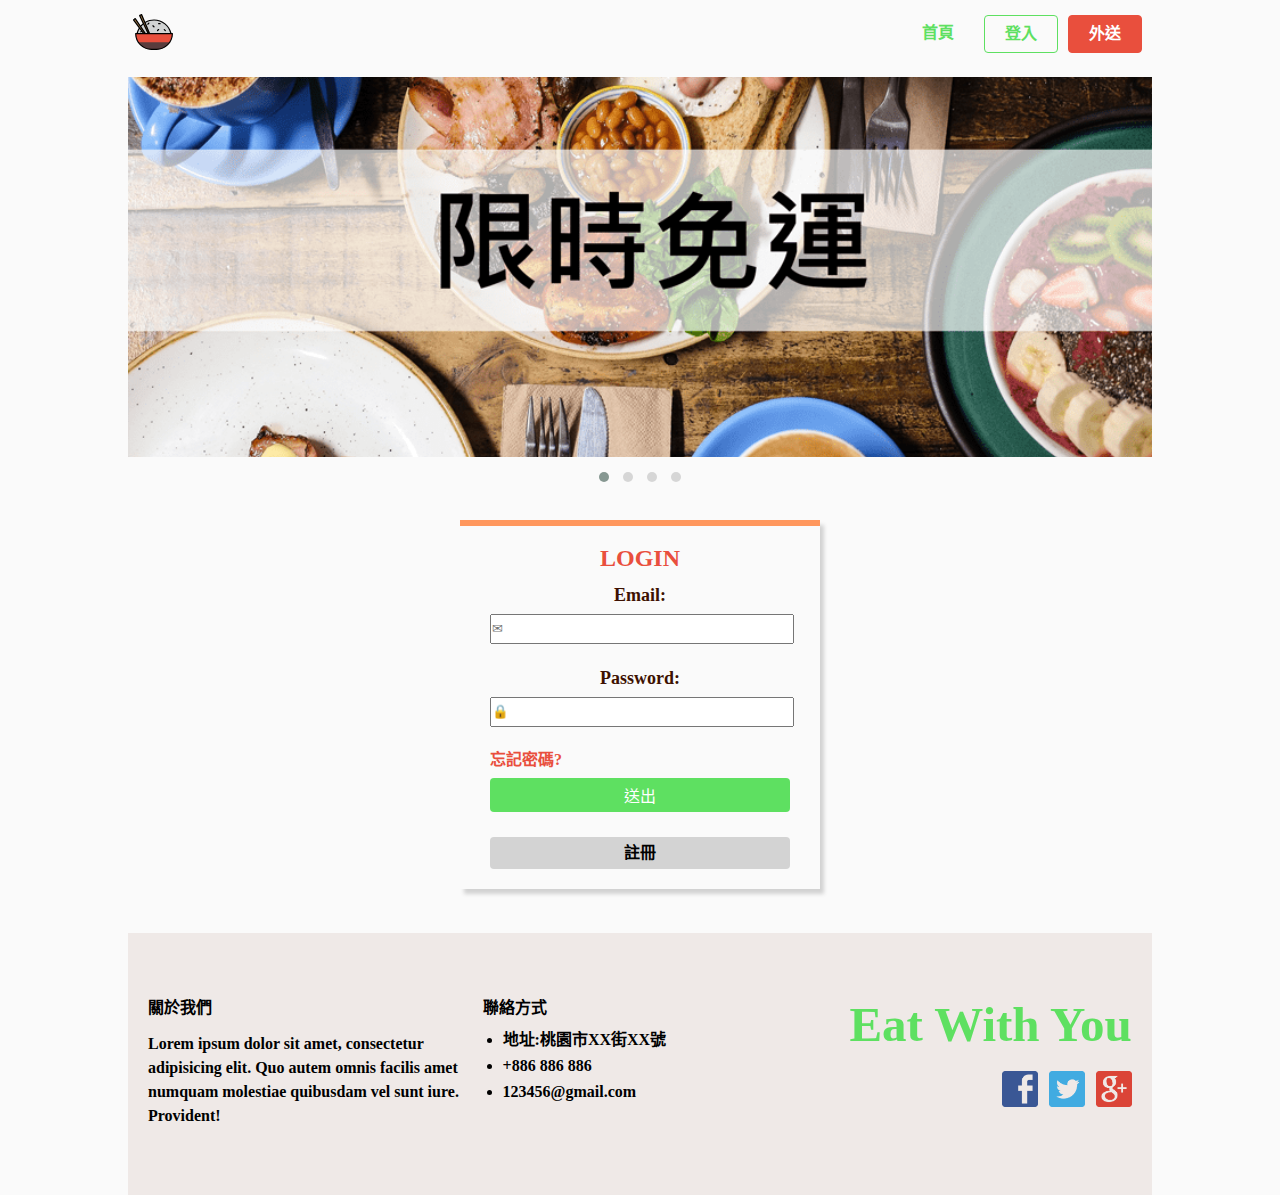
==== member.html @ 57d446e7 "架設網站" ====
<!DOCTYPE html>
<html lang="zh-TW">
<head>
    <meta charset="UTF-8">
    <title>快速訂餐外送 | Eat-With-You</title>
    <link rel="icon" href="images/rice.ico">
    <meta content="width=device-width, initial-scale=1.0" name="viewport">
    <meta http-equiv="X-UA-Compatible" content="IE=edge,chrome=1">

    <meta property="og:title" content="快速訂餐外送 | Eat-With-You" />
    <meta property="og:description" content="簡單快速的外送平台" />
    <meta property="og:type" content="product" />
    <meta property="og:image" content="https://upload.cc/i1/2018/09/28/Hat6Dj.jpg" />
    <meta property="og:site_name" content=" Eat-With-You" />
    <meta property="og:locale" content="zh_TW" />
	<meta property="og:url" content="https://www.facebook.com/">

    <meta name="author" content="EastM">
	<meta name="copyright" content="EastM">
	<meta name="description" content="簡單快速的外送平台">

	<link rel="author" href="https://plus.google.com/u/0/105541687902210681357">
	<link rel="publisher" href="https://plus.google.com/u/0/105541687902210681357">
	
	<meta itemprop="name" content="快速訂餐外送 | Eat-With-You">
	<meta itemprop="image" content="https://upload.cc/i1/2018/09/28/Hat6Dj.jpg">
	<meta itemprop="description" content="簡單快速的外送平台">
	<!-- CSS -->
	<link rel="stylesheet" href="css/style.css">
	<link rel="stylesheet" href="css/owl.carousel.min.css">
    <link rel="stylesheet" href="css/owl.theme.default.min.css">
    <link rel="stylesheet" href="https://use.fontawesome.com/releases/v5.3.1/css/all.css" integrity="sha384-mzrmE5qonljUremFsqc01SB46JvROS7bZs3IO2EmfFsd15uHvIt+Y8vEf7N7fWAU" crossorigin="anonymous">
    <!-- Javascript -->
	<script src="js/jquery-3.3.1.min.js"></script>
    <script src="js/owl.carousel.min.js"></script>
	<script src="js/all.js"></script>	
</head>

<body>
	<div class="header clearfix">
      <h1><a class= "logo" href="#">Eat-With-You</a></h1>
      <div id="burgermenu" class="burgermenu clearfix">
        <div class="burgermenu-bar"></div>
        <div class="burgermenu-bar"></div>
        <div class="burgermenu-bar"></div>
      </div>
      <ul  id="menu" class="menu clearfix">
        <li><a href="index.html">首頁</a></li>
        <li><a href="member.html">登入</a></li>
        <li><a href="delivery.html">外送</a></li>
      </ul>
    </div>
	</div>
	<div class="main">
		<!-- 輪播效果 -->
		<div class="owl-carousel owl-theme">
            <div class="item ad-1">
              <h4>Eat-With-You:限時免運費活動</h4>
            </div>
            <div class="item ad-2">
              <h4>Eat-With-You:新鮮生食外送</h4>
            </div>
            <div class="item ad-3">
              <h4>Eat-With-You:熱銷餐點</h4>
            </div>
            <div class="item ad-4">
              <h4>Eat-With-You:會員優惠</h4>
            </div>
        </div>

		<div class="member-area">
			<form>
                <p>LOGIN</p>
                <label for="member-area-email">Email:</label>
                <input type="text" name="member-area-mail" id="member-area-email"placeholder="✉">
                <label for="mail">Password:</label>
                <input type="text" name="member-area-password" id="member-area-password"placeholder="🔒">
                <a href="#">忘記密碼?</a>
                <input type="submit" value="送出">
                <a href="#" class="registration-btn">註冊</a>
            </form>
		</div>
	</div>
	<div class="footer">
		<div class="container">
			<ul class="detail clearfix">
			<li>
				<h3>關於我們</h3>
				<p>Lorem ipsum dolor sit amet, consectetur adipisicing elit. Quo autem omnis facilis amet numquam molestiae quibusdam vel sunt iure. Provident!</p>
			</li>
			<li>
				<h3>聯絡方式</h3>
				<ul class="contact">
					<li>地址:桃園市XX街XX號</li>
					<li>+886 886 886</li>
					<li>123456@gmail.com</li>
				</ul>
			</li>
			<li>
				<h2>Eat With You</h2>
				<ul class="about">
					<li><a href="#"></a></li>
					<li><a href="#"></a></li>
					<li><a href="#"></a></li>
				</ul>
			</li>
		</ul>
		</div>
	</div>
</body>
</html>
---- css/style.css ----
html, body, div, span, applet, object, iframe,
h1, h2, h3, h4, h5, h6, p, blockquote, pre,
a, abbr, acronym, address, big, cite, code,
del, dfn, em, img, ins, kbd, q, s, samp,
small, strike, strong, sub, sup, tt, var,
b, u, i, center,
dl, dt, dd, ol, ul, li,
fieldset, form, label, legend,
table, caption, tbody, tfoot, thead, tr, th, td,
article, aside, canvas, details, embed, 
figure, figcaption, footer, header, hgroup, 
menu, nav, output, ruby, section, summary,
time, mark, audio, video {
	margin: 0;
	padding: 0;
	border: 0;
	font-size: 100%;
	font: inherit;
	vertical-align: baseline;
}
/* HTML5 display-role reset for older browsers */
article, aside, details, figcaption, figure, 
footer, header, hgroup, menu, nav, section {
	display: block;
}
body {
	line-height: 1;
}
ol, ul {
	list-style: none;
}
blockquote, q {
	quotes: none;
}
blockquote:before, blockquote:after,
q:before, q:after {
	content: '';
	content: none;
}
table {
	border-collapse: collapse;
	border-spacing: 0;
}
img{
  display: block;
  width: 100%;
  height: auto;
}
a{
	display: block;
	text-decoration: none;
}
/*CSS RESET 結束*/

/*通用class*/
body{
background-color: #fafafa;
}
*{
	font-family:"微軟正黑體";
}
.clearfix:after{
  content: "";
  display: table;
  clear: both;
}
.container{
	max-width: 1024px;
	margin: 0 auto;
	padding: 0 10px;
}
/*頁首*/
.header{
  margin: 0 auto;
  max-width: 1024px;
  position: relative;
}
.header  a{
  text-decoration: none;
}
.header h1{
  float: left;
}
.logo{
  margin-left: 5px;
  margin-top: 12px;
  white-space: nowrap;
  overflow: hidden;
  text-indent: 101%;
  background-position: center center;
  display: block;
  height: 40px;
  width: 40px;
  background-repeat: no-repeat;
  background-image: url("../images/rice.svg");
}
.header ul{
  float: right;
  margin-top: 15px;
}
.header ul li{
  text-align: center;
  float: left;
  list-style-type: none;
  cursor:pointer;
}
.menu{
	margin-right: 10px;
}
.menu li{
  margin-left: 10px;
  transition: 0.3s;
}
.menu a{
  font-weight: 700;
  padding: 10px 20px;
  transition: 0.3s;
}
.menu li:nth-of-type(1) a{
	color: rgb(94,224,97);
}
.menu li:nth-of-type(1) a:hover{
	color: rgb(255,151,93);
}
.menu li:nth-of-type(2){
	border-radius: 4px;
	border: 1px solid rgb(94,224,97);
}
.menu li:nth-of-type(2):hover{
	background-color: rgb(94,224,97);
}
.menu li:nth-of-type(2) a{
	color: rgb(94,224,97);
}
.menu li:nth-of-type(2) a:hover{
	color: white
}
.menu li:nth-of-type(3){
	border-radius: 4px;
	border: 1px solid rgb(233,79,61);
	background-color: rgb(233,79,61);
}
.menu li:nth-of-type(3):hover{
	border: 1px solid rgb(94,224,97);
	background-color: rgb(94,224,97);
}
.menu li:nth-of-type(3) a{
	color: white;
}
.burgermenu{
  position: relative;
  display: none;
  float: right;
  width: 36px;
  height: 36px;
  margin-top: 10px;
  border-radius: 4px;
  border: 2px solid rgb(255,151,93);
  margin-right: 10px;
}
.burgermenu-bar{
  margin: 8px auto;
  width: 30px;
  height: 2px;
  transition: all 0.1s ease-in-out;
  background-color: rgb(255,151,93);
}
.burgermenu.active .burgermenu-bar:nth-of-type(2){
  opacity: 0;
}
.burgermenu.active .burgermenu-bar:nth-of-type(1){
  width: 35px;
  transform: translateY(10px) rotate(45deg);
}
.burgermenu.active .burgermenu-bar:nth-of-type(3){
    width: 35px;
   transform: translateY(-10px) rotate(-45deg);
}
.header .menu.active{
max-height: 500px;
}
@media (max-width: 536px) {
  .header{
    position: fixed;
    width: 100%;
    z-index: 2;
    padding-bottom: 10px;
    background-color: white;
  }
  .header h1{
    width: 50%;
  }
  .header .logo{
    display: block;
  }
  .header .burgermenu{
    display: block;
  }
  .header .menu{
    max-height: 0;
    overflow: hidden;
    width: 100%;
    display: block;
    float: none;
    background-color: white;
    margin: 0 auto;
    z-index: 2;
    position: absolute;
    top: 50px;
    transition: all 1s ease  ;
}
 .header .menu li{

   padding: 10px;
    float: none;
    display: block;
    margin: 10px 10px;
  }
 .menu li:nth-of-type(1){
 	border-radius: 4px;
	border: 2px solid rgb(94,224,97);
}
.menu li:nth-of-type(1):hover{
	background-color: rgb(94,224,97);
 	border-radius: 4px;
	border: 2px solid rgb(94,224,97);
}
.menu li:nth-of-type(1):hover a{
	color: white;
}
.menu li:nth-of-type(2){
 	border-radius: 4px;
	border: 2px solid rgb(94,224,97);
}
.menu li:nth-of-type(2):hover a{
 	color: white;
}
.menu li:nth-of-type(3){
 	border-radius: 4px;
	border: 2px solid rgb(233,79,61);
}
.menu li:nth-of-type(3):hover{
 	border-radius: 4px;
	border: 2px solid rgb(94,224,97);
}
}
/*頁尾-細節聯絡資料*/
.footer{
	margin: 0 auto;
	max-width: 1024px;
	background-color: rgb(239, 233, 231);
	padding: 57px 0;
}
.detail{
	font-weight: 600;
}
.detail>li{
float: left;
padding: 10px;
width: 31.33333%;
}
@media (max-width:1019px) {
	.detail>li{
		width: 30%;
	}
}
@media (max-width:620px) {
	.detail>li:nth-of-type(1){
		display: none;
	}
	.detail>li{
		width: 45%;
	}
}
@media (max-width:438px) {
	.detail>li{
		width: 90%;
		margin: 0 auto;
	}
}
.detail h2{
	font-size: 49px;
	font-weight: 600;
	color:rgb(94,224,97);
	text-align: right;
	margin-bottom: 22px;
}
@media (max-width:1019px) {
	.detail h2{
		font-size: 36px;
	}
}
@media (max-width:767px) {
	.detail h2{
		font-size: 30px;
	}
}
@media (max-width:640px) {
	.detail h2{
		font-size: 28px;
	}
}
@media (max-width:620px) {
	.detail h2{
		font-size: 30px;
	}
}
@media (max-width:438px) {
	.detail h2{
		text-align: center;
		font-size: 30px;
	}
}
.detail h3{
	margin-bottom: 16px;
}
@media (max-width:640px) {
.detail h3{
	font-size: 22px;
	}
}
.detail p{
	line-height: 1.5;
}
.contact>li{
	margin-bottom: 10px;
	margin-left: 20px;
	list-style-type: disc;
}
@media (max-width:438px) {
	.detail:nth-of-type(2){
		float: none;

	}
}
.about li{
	float: right;
	margin-left: 11px;
	border-radius: 4px;
	transition: 0.3s;
}
.about li:hover{
	background-color: gray;
}
.about li a{
	height: 36px;
	width: 36px;
	-webkit-background-size: cover;
	background-size: cover;
}
.about li:nth-of-type(1) a{
background-image: url("../images/google.png");
}
.about li:nth-of-type(2) a{
background-image: url("../images/twitter.png");
}
.about li:nth-of-type(3) a{
background-image: url("../images/facebook.png");	
}
@media (max-width:438px) {
	.detail>li{
		width: 90%;
		margin: 0 auto;
	}
	.about {
		margin: 0 auto;
		float: none;
		display: -webkit-flex;
		display: -moz-flex;
		display: -ms-flex;
		display: -o-flex;
		display: flex;
		flex-direction: row-reverse;
		justify-content: center;
	}
}
/*內容區*/
.main{
	margin: 0 auto;
	max-width: 1024px;
	padding: 1.5em;
}
@media (max-width: 536px) {
	.main{
		padding-top: 70px;
	}
}
.item h4{
	white-space: nowrap;
	text-indent: 101%;
}
.item.ad-1{
	cursor: pointer;
	height: 380px;
	overflow: hidden;
	display: block;
	background-position: center center;
	-webkit-background-size: cover;
	background-repeat: no-repeat;
	background-size: cover;
	background-image: url("../images/活動1.png");
}
.item.ad-2{
	cursor: pointer;
	height: 380px;
	overflow: hidden;
	display: block;
	background-position: center center;
	background-repeat: no-repeat;
	-webkit-background-size: cover;
	background-size: cover;
	background-image: url("../images/活動2.png");
}
.item.ad-3{
	cursor: pointer;
	height: 380px;
	overflow: hidden;
	display: block;
	background-position: center center;
	background-repeat: no-repeat;
	-webkit-background-size: cover;
	background-size: cover;
	background-image: url("../images/活動3.png");
}
.item.ad-4{
	cursor: pointer;
	height: 380px;
	overflow: hidden;
	display: block;
	background-position: center center;
	background-repeat: no-repeat;
	-webkit-background-size: cover;
	background-size: cover;
	background-image: url("../images/活動4.png");
}
@media (max-width: 414px) {
	.item.ad-1{
		height: 300px;
	}
	.item.ad-2{
		height: 300px;
	}
	.item.ad-3{
		height: 300px;
	}
	.item.ad-4{
		height: 300px;
	}
}

/*layout結束*/

/*首頁內容*/
/*服務精神*/
.main h3{
	font-weight: 600;
	color: rgb(255,151,93);
	font-size: 30px;
	display: -webkit-flex;
	display: -moz-flex;
	display: -ms-flex;
	display: -o-flex;
	display: flex;
	justify-content: center;
	align-items: center;
	text-align: center;
	margin-top: 20px;
	margin-bottom: 31px;
}
.main>h3:before,.main>h3:after{
	content: "";
	margin: 0 10px;
	display: block;
	height: 2px;
	width: 90px;
	background-color: gray;
}
.spirit li{
	-webkit-box-sizing: border-box;
	-moz-box-sizing: border-box;
	box-sizing: border-box;
	padding: 10px;
	float: left;
	width: 33.33333%;
}
@media (max-width: 960px) {
	.spirit li{
		width: 100%;
	}
}
.spirit-img01{
	background: url("../images/spirit-img01.png") no-repeat top center;
}
.spirit-img02{
	background: url("../images/spirit-img02.png") no-repeat top center;
}
.spirit-img03{
	background: url("../images/spirit-img03.png") no-repeat top center;
}
.spirit  h4{
	font-weight: 600;
	text-align: center;
	font-size: 18px;
	margin-bottom: 9px;
	padding: 256px 0 10px;
}
.spirit p{
	line-height: 1.5;
	font-weight: 600;
	color: #333333;
}
/*精選分類*/
.top-sort{
	display: -webkit-flex;
	display: -moz-flex;
	display: -ms-flex;
	display: -o-flex;
	display: flex;
	flex-wrap: wrap;
	flex-direction: row;
	text-align: center;
}
.top-sort li{
	position: relative;
	-webkit-box-sizing: border-box;
	-moz-box-sizing: border-box;
	box-sizing: border-box;
	width: 33.33333%;
	padding: 0 50px;
}
@media (max-width: 960px) {
	.top-sort li{
		width: 50%;
		padding: 0 55px;
	}
}
@media (max-width: 650px) {
	.top-sort li{
		width: 100%;
	}
}
@media (max-width: 375px) {
	.top-sort li{
		padding: 0 30px;
	}
}
/*精選分類圖片*/
.rice-img{
	border-radius: 4px;
	height: 180px;
	-webkit-background-size: 100% 100%;
	background-size: 100% 100%;
	background-repeat: no-repeat;
	background-image: url("../images/精選分類/飯類.png");
	background-position: center center;
	transition: 0.3s;
}
.noodle-img{
	border-radius: 4px;
	height: 180px;
	-webkit-background-size: 100% 100%;
	background-size: 100% 100%;
	background-repeat: no-repeat;
	background-image: url("../images/精選分類/拉麵.png");
	background-position: center center;
	transition: 0.3s;
}
.fastfood-img{
	border-radius: 4px;
	height: 180px;
	-webkit-background-size: 100% 100%;
	background-size: 100% 100%;
	background-repeat: no-repeat;
	background-image: url("../images/精選分類/速食.png");
	background-position: center center;
	transition: 0.3s;
}
.rawfood-img{
	border-radius: 4px;
	height: 180px;
	-webkit-background-size: 100% 100%;
	background-size: 100% 100%;
	background-repeat: no-repeat;
	background-image: url("../images/精選分類/生食.png");
	background-position: center center;
	transition: 0.3s;
}
.afternoontea-img{
	border-radius: 4px;
	height: 180px;
	-webkit-background-size: 100% 100%;
	background-size: 100% 100%;
	background-repeat: no-repeat;
	background-image: url("../images/精選分類/下午茶.png");
	background-position: center center;
	transition: 0.3s;
}
.drink-img{
	border-radius: 4px;
	height: 180px;
	-webkit-background-size: 100% 100%;
	background-size: 100% 100%;
	background-repeat: no-repeat;
	background-image: url("../images/精選分類/飲料.png");
	background-position: center center;
	transition: 0.3s;
}
.info{
	font-weight: 600;
	color: rgb(94,224,97);
	font-size: 28px;
	margin-top: 40px;
	margin-bottom: 20px;
	transition: 0.3s;
}
.icon{
	overflow: hidden;
	left: 50%;
	transform: translateX(-50%);
	position: absolute;
	margin: 0 auto;
	border: 1px solid rgb(255,151,93);
	background-color: white;
	width: 50px;
	height: 50px;
	top: 160px;
	border-radius: 50%;
	background-image: url("../images/叉子icon.svg");
}
.top-sort li>a:hover .info{
	color:rgb(255,151,93);
}
.top-sort li>a:hover .rice-img{
	background-position: center center;
	-webkit-background-size: 110% 120%;
	background-size: 110% 110%;
}
.top-sort li>a:hover .noodle-img{
	background-position: center center;
	-webkit-background-size: 110% 120%;
	background-size: 110% 110%;
}
.top-sort li>a:hover .fastfood-img{
	background-position: center center;
	-webkit-background-size: 110% 120%;
	background-size: 110% 110%;
}
.top-sort li>a:hover .rawfood-img{
	background-position: center center;
	-webkit-background-size: 110% 120%;
	background-size: 110% 110%;
}
.top-sort li>a:hover .afternoontea-img{
	background-position: center center;
	-webkit-background-size: 110% 120%;
	background-size: 110% 110%;
}
.top-sort li>a:hover .drink-img{
	background-position: center center;
	-webkit-background-size: 110% 120%;
	background-size: 110% 110%;
}
/*推薦餐廳*/
.intro-restaurant{
	background-color:#E0DCDC;
	font-weight: 600;
}
.restaurant-img{
	float: left;
	width: 44%;
	background-repeat: no-repeat;
	-webkit-background-size: cover;
	background-size: cover;
	height: 500px;
	background-image: url("../images/chef.png");
	margin: 0 25px 0 3%;
}
@media (max-width: 880px) {
	.restaurant-img{
		width: 100%;
		margin: auto;
	}
}
.restaurant-text{
	float: left;
	width: 50%;
}
.restaurant-text{
	margin-top: 80px;
}
@media (max-width: 899px){
	.restaurant-text{
		width: 49%;
	}
}
@media (max-width: 880px){
	.restaurant-text{
		margin-top: 0;
		width: 100%;
		padding: .6em;
	}
}
.restaurant-text>h5{
	font-size: 20px;
}
.restaurant-text p{
	margin: 16px 4% 0 0;
	line-height: 1.5;
}
@media (max-width: 880px){
	.restaurant-text p{
	margin: 16px 5.5% 0 0;
	}
}
/*加入團隊*/
.join-us{
	-webkit-box-sizing: border-box;
	-moz-box-sizing: border-box;
	box-sizing: border-box;
}
.join-us li{
	float: left;
	width: 47%;
	padding: 0 10px 0 10px;
	margin: 0 0 0 0;
}
@media (max-width: 735px){
	.join-us li{
		width: 100%;
	}
}
.data_Input_area label{
	font-weight: 600;
}
.data_Input_area input{
  width: 95%;
  padding: 5px;
  margin-top: 5px;
  margin-bottom: 15px;
  border-radius: 5px;
  border: 1px solid #f2f2f2;
  box-shadow: 0px 0px 10px rgba(0,0,0,0.2)
}
.data_Input_area input:hover{
  background-color: #f2f2f2;
}
.data_Input_area input:focus{
  box-shadow: 0px 0px 10px rgba(0,0,0,0.9)  
}
.data_Input_area input[type="submit"]{
  float: left;
  width: 98%;
  padding: 5px;
  background-color: rgb(94,224,97);
  border: none;
  transition:0.1s;
  cursor:pointer;
  color: white;
  transition: 0.3s;
}
@media (max-width: 735px){
	.data_Input_area input[type="submit"]{
		width: 97%;
		padding: 15px 5px;
	}
}
.data_Input_area input:hover[type="submit"]{
  background-color: rgb(255,151,93);
}
.data_Input_area textarea{
  border-radius:5px;
  display: block;
  width: 96%;
  height: 225px;
  margin-top: 5px;
  resize: none;
  box-shadow: 0px 0px 10px rgba(0,0,0,0.2);
}
.data_Input_area textarea:hover{
  background-color: #f2f2f2;
}
.data_Input_area textarea:focus{
  box-shadow: 0px 0px 10px rgba(0,0,0,0.9)
}
@media (max-width: 387px){
	.main>h3:before,.main>h3:after{
	content: "";
	margin: 0 7px;
	display: block;
	height: 2px;
	width: 80px;
	background-color: gray;
}
	}
@media (max-width: 375px){
	.main h3{
		font-size: 24px;
	}
}
@media (max-width: 370px){
	.main h3{
		font-size: 20px;
	}
}
@media (max-width: 350px){
	.main h3{
		font-size: 20px;
	}
	.main>h3:before,.main>h3:after{
	content: "";
	margin: 0 5px;
	display: block;
	height: 2px;
	width: 80px;
	background-color: gray;
}
}
/*主業結束*/
/**/
.delivery-header{
	max-width: 1024px;
	max-width: 0 auto;
	margin-top: 20px;
	display: -webkit-flex;
	display: -moz-flex;
	display: -ms-flex;
	display: -o-flex;
	display: flex;
	flex-direction: row;
	justify-content:  space-between;
}
@media (max-width: 420px){
.delivery-header{
	justify-content: center;
	flex-wrap: wrap;
	}
}
.delivery-logo-text{
	display: -webkit-flex;
	display: -moz-flex;
	display: -ms-flex;
	display: -o-flex;
	display: flex;
	align-items: center;
	margin-bottom: 20px;
}
.delivery-logo-text>p{
	display: block;
	font-size: 24px;
	font-weight: 600;
}
@media (max-width: 420px){
.delivery-logo-text>p{
	font-size: 26px;
	margin-bottom: 10px;
	}
}
.delivery-search {
  position: relative
}
.searchbutton {
  position: absolute;  
  right: -0px;
  width: 40px;
  height: 36px;
  border: 1px solid rgb(255,151,93);
  background: rgb(255,151,93);
  text-align: center;
  color: #fff;
  border-radius: 5px;
  cursor: pointer;
  font-size: 20px;
  align-items: baseline;
}
@media (max-width: 420px){
.searchbutton{
	right: -15px;
	}
}
.search-term {
  float: left;
  border: 3px solid rgb(255,151,93);
  padding: 5px;
  height: 20px;
  width: 80%;
  border-radius: 5px;
  outline: none;
  color: #9DBFAF;
}
.search-term:focus{
  color: rgb(255,151,93);
}
@media (max-width: 420px){
.search-term{
	width: 100%;
	}
}
.delivery-product li{
	overflow: hidden;
	border-radius: 0 0 4px 4px;
	transition: 0.3s;
}
.delivery-product li:hover{
	box-shadow: 7px 8px 4px 0px rgba(0,0,0,0.16);
}
.delivery-list{
	float: left;
	width: 25%;
}
.delivery-list a{
	font-weight: 600;
	padding: 10px 100px 10px 10px;
	display: block;
	font-size: 18px;
	width: 100px;
	border-bottom: 2px solid rgb(255,151,93);
	color: rgb(255,151,93);
	transition: 0.3s;
}
@media (max-width: 1080px){
	.delivery-list{
		width: 20%;
	}
	.delivery-product{
		width: 65%;
	}
	.delivery-list a{
	padding: 10px 10px 10px 10px;
	}
}
@media (max-width: 630px){
	.delivery-list a{
	padding: 10px 0px 10px 10px;
	}
}
.delivery-list a:hover{
	color: white;
	background-color: rgb(255,151,93);
}
.delivery-product{
	float: left;
	width: 70%;
}
.delivery-product li{
	float: left;
	width: 30.5%;
	text-align: center;
	font-weight: 600;
	margin: 10px 10px;
	box-shadow: 4px 5px 4px 0px rgba(0,0,0,0.16);

}
@media (max-width: 1080px){
	.delivery-product li{
	width: 46.5%;
	}
}
@media (max-width: 885px){
	.delivery-product li{
	width: 44.5%;
	}
}
.delivery-product-image01{
	border-radius: 4px;
	-webkit-background-size: cover;
	background-size: cover;
	height: 95px;
	background-repeat: no-repeat;
	background-position: 100% 100%;
	background-image: url("../images/product_1.png");
}
.delivery-product h5{
	font-size: 20px;
	margin-top: 25px;
	margin-bottom: 10px;
}
.delivery-product p{
	font-size: 12px;
}
.delivery-product hr{
	height: 1px;
	width: 60%;
	background-color: red;
	border: none;
}
.delivery-product h6{
	font-size: 20px;
	margin-top: 25px;
	margin-bottom: 25px;
}
.delivery-product a{
	margin: 0 8px 10px;
	padding: 10px 0;
	border-radius: 4px;
	color: rgb(255,151,93);
	border: 1px solid rgb(255,151,93);
	transition: 0.1s;
}
.delivery-product a:hover{
	color: white;
	background-color: rgb(255,151,93);
}
.delivery-product-image02{
	border-radius: 4px;
	-webkit-background-size: cover;
	background-size: cover;
	height: 95px;
	background-repeat: no-repeat;
	background-position: 100% 100%;
	background-image: url("../images/product_2.png");
}
.delivery-product-image03{
	border-radius: 4px;
	-webkit-background-size: cover;
	background-size: cover;
	height: 95px;
	background-repeat: no-repeat;
	background-position: 100% 100%;
	background-image: url("../images/product_3.png");
}
.delivery-product-image04{
	border-radius: 4px;
	-webkit-background-size: cover;
	background-size: cover;
	height: 95px;
	background-repeat: no-repeat;
	background-position: 100% 100%;
	background-image: url("../images/product_4.png");
}
@media (max-width: 586px){
	.delivery-list{
		float: none;
		width: 100%;
	}
	.delivery-list a{
		margin: 0 auto;
		display: block;
		width: 100%;
		text-align: center;
	}
	.delivery-product{
		float: left;
		width: 70%;
	}
	.delivery-product li{
		float: none;
		display: block;
		width: 100%;
		margin-top: 20px;
		margin-bottom: 20px;
		padding-bottom: 4px;
		transform: translateX(20%)
	}
	.delivery-product a{
		margin-bottom: 10px;
	}
}
.member-area{
	padding: 20px 30px;
	margin: 30px auto 20px;
	max-width: 300px;
	text-align: center;
	font-weight: 600;
	border-top: 6px solid rgb(255,151,93);
	box-shadow: 4px 5px 4px 0px rgba(0,0,0,0.16);
	transition: 0.3s;
}
.member-area:hover{
	box-shadow: 7px 8px 4px 0px rgba(0,0,0,0.16);
}
.member-area input{
	margin-top: 10px;
	margin-bottom: 25px;
	width: 100%;
	padding: 5px 0;
}
.member-area p{
	font-weight: 900;
	font-size: 24px;
	color:rgb(233,79,61);
	margin-bottom: 16px;
}
.member-area label{
	font-size: 18px;
	color: #3D1101;
}
.member-area a{
	text-align: left;
	color: rgb(233,79,61);
}
.member-area a:hover{
	color: red;
}
.member-area a:active{
	color: blue;
}
.member-area input[type="submit"]{
	background-color: rgb(94,224,97);
	color: white;
	border: none;
	cursor: pointer;
	font-size: 16px;
	border-radius: 4px;
	transition: 0.3s;
}
.member-area input[type="submit"]:hover{
	background-color: rgb(255,151,93);
}
.member-area .registration-btn{
	text-align: center;
	color: white;
	border-radius: 4px;
	padding: 8px 0;
	color: black;
	background-color: lightgray;
	transition: 0.3s;
}
.member-area .registration-btn:hover{
	color: white;
	background-color: rgb(94,224,97);
}
@media (max-width: 418px){
	.member-area input[type="submit"]{
		padding: 18px 0;
	}
	.member-area .registration-btn{
		padding: 20px 0;
	}
}
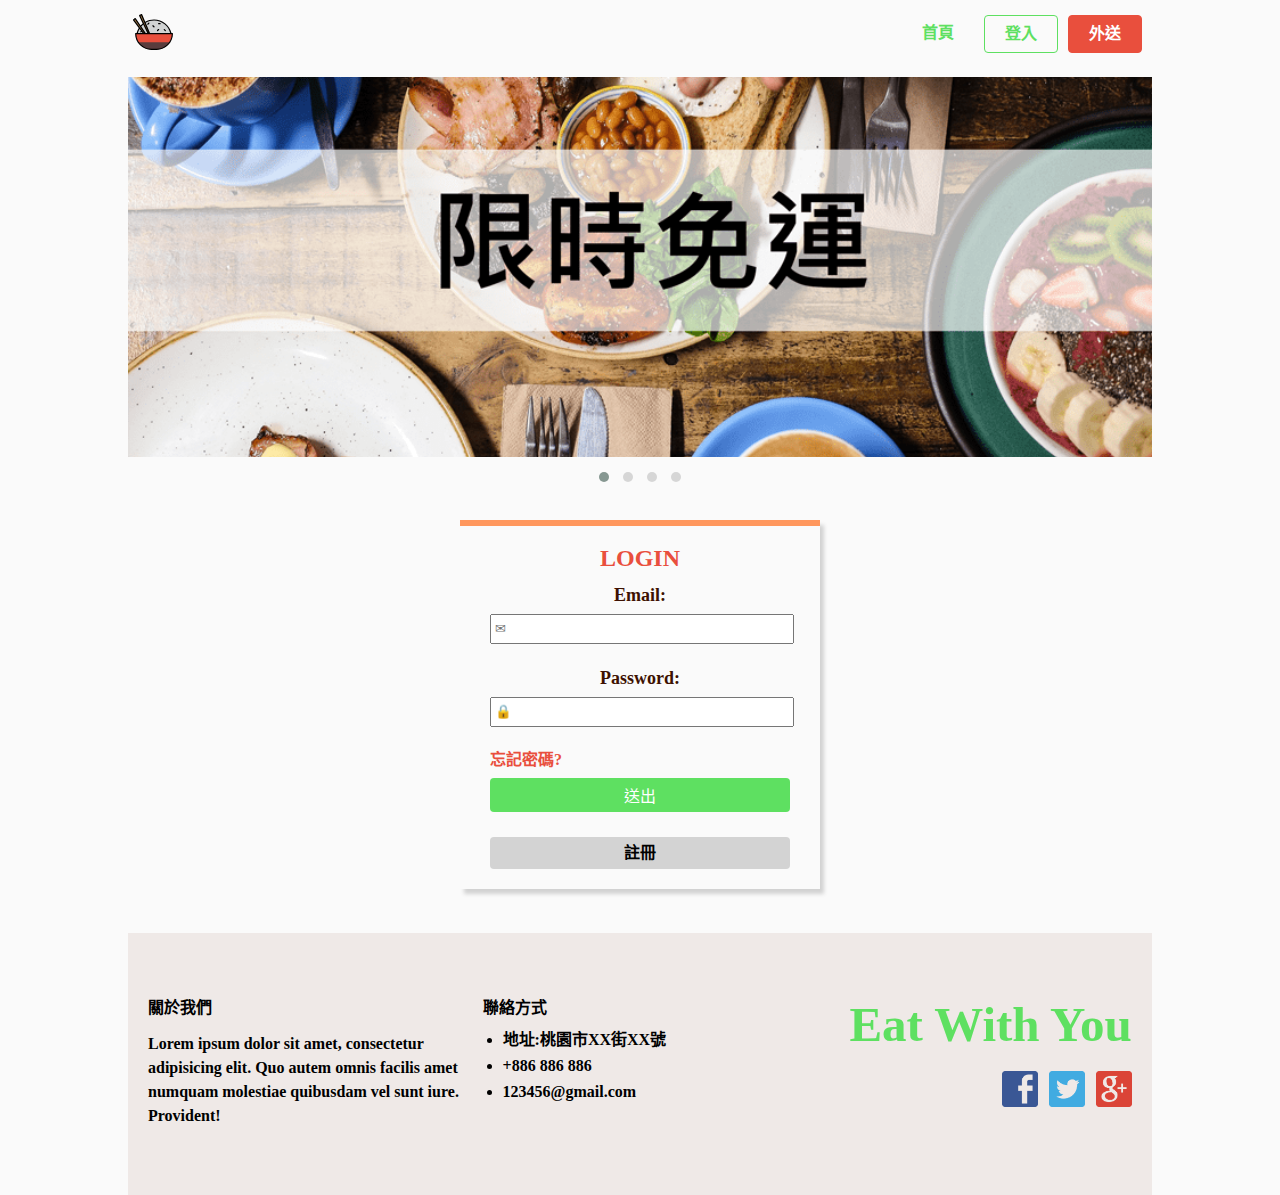
==== commit d3918e37: "增加空白" ====
--- a/member.html
+++ b/member.html
@@ -72,9 +72,9 @@
 			<form>
                 <p>LOGIN</p>
                 <label for="member-area-email">Email:</label>
-                <input type="text" name="member-area-mail" id="member-area-email"placeholder="✉">
+                <input type="text" name="member-area-mail" id="member-area-email"placeholder=" ✉">
                 <label for="mail">Password:</label>
-                <input type="text" name="member-area-password" id="member-area-password"placeholder="🔒">
+                <input type="text" name="member-area-password" id="member-area-password"placeholder=" 🔒">
                 <a href="#">忘記密碼?</a>
                 <input type="submit" value="送出">
                 <a href="#" class="registration-btn">註冊</a>
